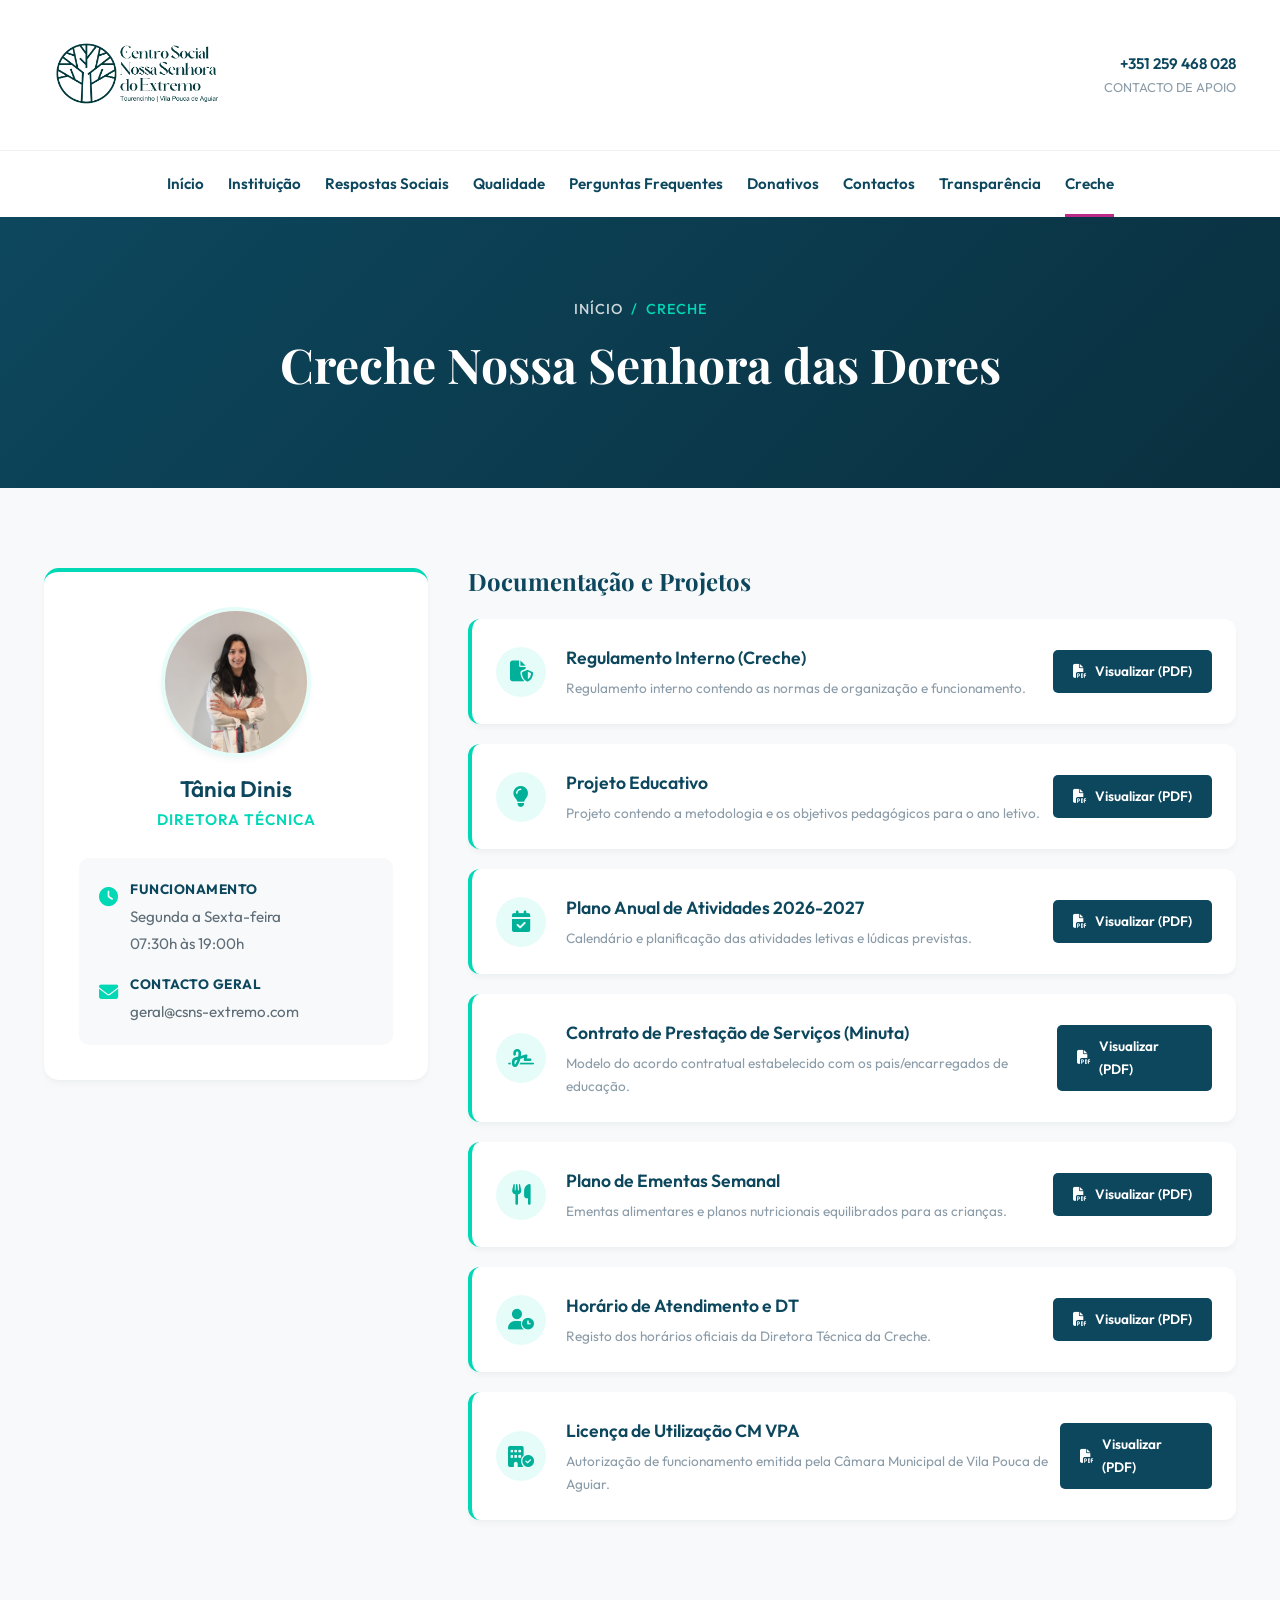
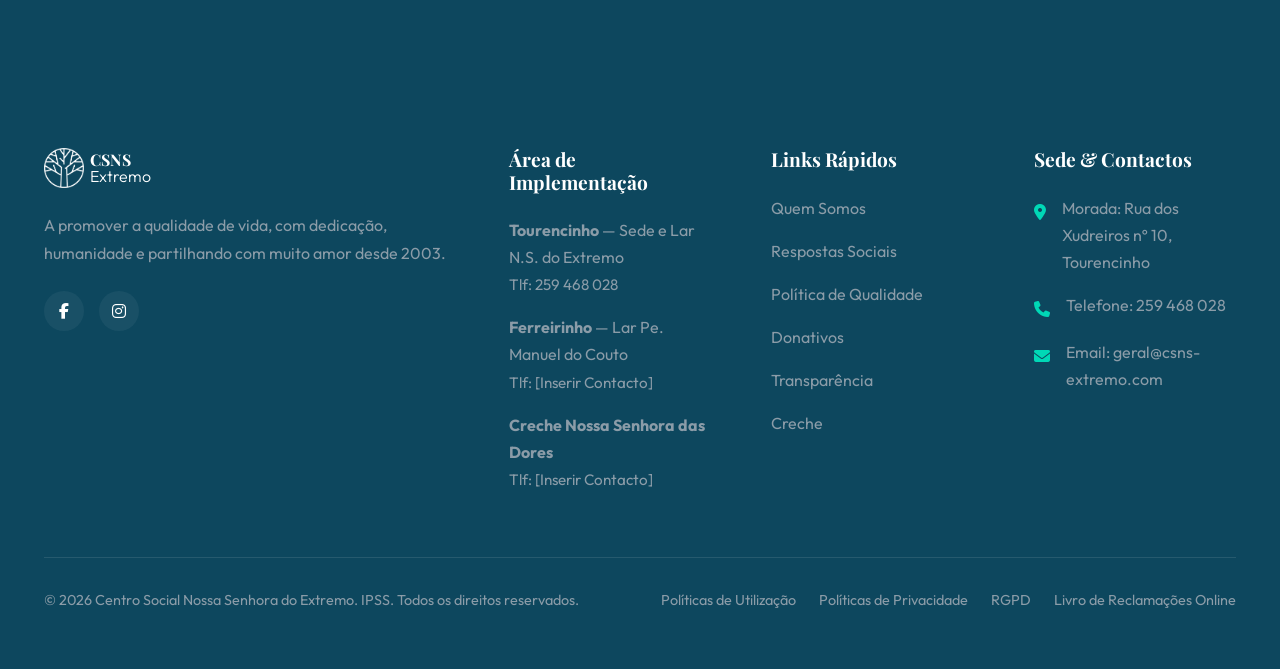
==== creche.html @ b9919c90 "Cria paginas de Transparencia e Creche com os respetivos documentos, adiciona links no menu" ====
<!DOCTYPE html>
<html lang="pt-PT">
<head>
    <meta charset="UTF-8">
    <meta name="viewport" content="width=device-width, initial-scale=1.0">
    <title>Creche Nossa Senhora das Dores - CSNSE</title>
    <meta name="description" content="Documentos oficiais e informações de funcionamento da Creche Nossa Senhora das Dores em Vila Pouca de Aguiar.">
    <link rel="icon" type="image/png" href="favicon.png">
    <link rel="stylesheet" href="style.css?v=2">
    <!-- Google Fonts -->
    <link rel="preconnect" href="https://fonts.googleapis.com">
    <link rel="preconnect" href="https://fonts.gstatic.com" crossorigin>
    <link href="https://fonts.googleapis.com/css2?family=Outfit:wght@300;400;500;600;700&family=Playfair+Display:ital,wght@0,400;0,600;0,700;1,400&display=swap" rel="stylesheet">
    <!-- Font Awesome -->
    <link rel="stylesheet" href="https://cdnjs.cloudflare.com/ajax/libs/font-awesome/6.4.0/css/all.min.css">
    <style>
        /* Custom Styles for subpages */
        .subpage-hero {
            background-color: var(--navy);
            padding: 80px 0;
            text-align: center;
            color: var(--text-white);
            position: relative;
            overflow: hidden;
        }
        .subpage-hero::before {
            content: '';
            position: absolute;
            top: 0; left: 0; width: 100%; height: 100%;
            background: linear-gradient(135deg, rgba(13,71,94,0.95) 0%, rgba(9,45,59,0.9) 100%);
            z-index: 1;
        }
        .subpage-hero-content {
            position: relative;
            z-index: 2;
        }
        .subpage-title {
            font-size: 3rem;
            color: var(--text-white);
            font-family: 'Playfair Display', serif;
            margin-bottom: 15px;
        }
        .breadcrumbs {
            font-size: 0.9rem;
            color: var(--teal);
            font-weight: 500;
            letter-spacing: 1px;
            text-transform: uppercase;
        }
        .breadcrumbs a {
            color: var(--text-white);
            opacity: 0.8;
            transition: var(--transition);
        }
        .breadcrumbs a:hover {
            color: var(--teal);
            opacity: 1;
        }
        .creche-content {
            padding: 80px 0;
        }
        .creche-grid {
            display: grid;
            grid-template-columns: 1fr 2fr;
            gap: 40px;
        }
        @media (max-width: 992px) {
            .creche-grid {
                grid-template-columns: 1fr;
            }
        }
        .dt-profile-card {
            background: var(--bg-white);
            border-radius: 15px;
            padding: 35px;
            box-shadow: var(--shadow-sm);
            text-align: center;
            border-top: 4px solid var(--teal);
        }
        .dt-avatar-container {
            width: 150px;
            height: 150px;
            border-radius: 50%;
            overflow: hidden;
            margin: 0 auto 20px;
            border: 4px solid var(--teal-light);
            box-shadow: var(--shadow-sm);
        }
        .dt-avatar-container img {
            width: 100%;
            height: 100%;
            object-fit: cover;
        }
        .dt-name {
            font-size: 1.4rem;
            color: var(--navy);
            font-weight: 600;
            margin-bottom: 5px;
        }
        .dt-role {
            font-size: 0.95rem;
            color: var(--teal);
            font-weight: 600;
            text-transform: uppercase;
            letter-spacing: 1px;
            margin-bottom: 25px;
        }
        .info-detail-box {
            text-align: left;
            background-color: var(--bg-light);
            padding: 20px;
            border-radius: 10px;
            margin-top: 20px;
        }
        .info-detail-item {
            display: flex;
            align-items: flex-start;
            gap: 12px;
            margin-bottom: 15px;
        }
        .info-detail-item:last-child {
            margin-bottom: 0;
        }
        .info-detail-icon {
            color: var(--teal);
            font-size: 1.2rem;
            margin-top: 3px;
        }
        .info-detail-text strong {
            display: block;
            color: var(--navy);
            font-size: 0.85rem;
            text-transform: uppercase;
            letter-spacing: 0.5px;
            margin-bottom: 2px;
        }
        .info-detail-text span {
            color: var(--text-main);
            font-size: 0.95rem;
        }
        .docs-list-container {
            display: flex;
            flex-direction: column;
            gap: 20px;
        }
        .creche-doc-row {
            background: var(--bg-white);
            border-radius: 12px;
            padding: 24px;
            box-shadow: var(--shadow-sm);
            display: flex;
            align-items: center;
            justify-content: space-between;
            transition: var(--transition);
            border-left: 4px solid var(--teal);
        }
        .creche-doc-row:hover {
            transform: translateX(5px);
            box-shadow: var(--shadow-md);
        }
        .doc-row-left {
            display: flex;
            align-items: center;
            gap: 20px;
        }
        .doc-icon-circle {
            width: 50px;
            height: 50px;
            border-radius: 50%;
            background-color: var(--teal-light);
            display: flex;
            align-items: center;
            justify-content: center;
            color: var(--teal-dark);
            font-size: 1.3rem;
            flex-shrink: 0;
        }
        .doc-row-title {
            font-size: 1.1rem;
            color: var(--navy);
            font-weight: 600;
            margin-bottom: 4px;
        }
        .doc-row-desc {
            font-size: 0.85rem;
            color: var(--text-light);
        }
        .btn-view-doc {
            padding: 10px 20px;
            font-size: 0.85rem;
            font-weight: 600;
            border-radius: 5px;
            transition: var(--transition);
            display: inline-flex;
            align-items: center;
            gap: 8px;
            background-color: var(--navy);
            color: var(--text-white);
        }
        .btn-view-doc:hover {
            background-color: var(--teal);
            color: var(--text-white);
        }
    </style>
</head>
<body>
    <!-- Top Header Info -->
    <div class="header-info-bar">
        <div class="container d-flex align-items-center">
            <a href="index.html" class="logo-area">
                <img src="images/logo.png" alt="CSNSE Logo" class="logo-img" style="height: 110px;">
            </a>
            
            <div class="mobile-menu-btn d-block-mobile"><i class="fa-solid fa-bars"></i></div>
            
            <div class="header-contact-info d-none-mobile">
                <div class="info-block">
                    <strong>+351 259 468 028</strong>
                    <span>CONTACTO DE APOIO</span>
                </div>
            </div>
        </div>
    </div>

    <!-- Navbar -->
    <nav class="navbar-main" id="navbar">
        <div class="container nav-container">
            <ul class="nav-links mx-auto">
                <li><a href="index.html#home">Início</a></li>
                <li><a href="index.html#about">Instituição</a></li>
                <li><a href="index.html#services">Respostas Sociais</a></li>
                <li><a href="index.html#quality">Qualidade</a></li>
                <li><a href="index.html#faq">Perguntas Frequentes</a></li>
                <li><a href="index.html#donate">Donativos</a></li>
                <li><a href="index.html#contact">Contactos</a></li>
                <li><a href="transparencia.html">Transparência</a></li>
                <li class="active"><a href="creche.html">Creche</a></li>
            </ul>
        </div>
    </nav>

    <!-- Subpage Hero -->
    <div class="subpage-hero">
        <div class="container subpage-hero-content">
            <div class="breadcrumbs">
                <a href="index.html">Início</a> &nbsp;/&nbsp; Creche
            </div>
            <h1 class="subpage-title mt-3">Creche Nossa Senhora das Dores</h1>
        </div>
    </div>

    <!-- Main Content Grid -->
    <section class="creche-content bg-light">
        <div class="container">
            <div class="creche-grid">
                
                <!-- Left Column: DT Profile -->
                <div class="left-col">
                    <div class="dt-profile-card">
                        <div class="dt-avatar-container">
                            <img src="pasta%202/fotografia-dt.jpeg" alt="Tânia Dinis - Diretora Técnica">
                        </div>
                        <h3 class="dt-name">Tânia Dinis</h3>
                        <div class="dt-role">Diretora Técnica</div>
                        
                        <div class="info-detail-box">
                            <div class="info-detail-item">
                                <div class="info-detail-icon"><i class="fa-solid fa-clock"></i></div>
                                <div class="info-detail-text">
                                    <strong>Funcionamento</strong>
                                    <span>Segunda a Sexta-feira<br>07:30h às 19:00h</span>
                                </div>
                            </div>
                            <div class="info-detail-item">
                                <div class="info-detail-icon"><i class="fa-solid fa-envelope"></i></div>
                                <div class="info-detail-text">
                                    <strong>Contacto Geral</strong>
                                    <span>geral@csns-extremo.com</span>
                                </div>
                            </div>
                        </div>
                    </div>
                </div>

                <!-- Right Column: Document List -->
                <div class="right-col">
                    <h2 class="serif-title text-navy mb-4">Documentação e Projetos</h2>
                    <div class="docs-list-container">
                        
                        <!-- Doc 1: Regulamento Interno -->
                        <div class="creche-doc-row">
                            <div class="doc-row-left">
                                <div class="doc-icon-circle"><i class="fa-solid fa-file-shield"></i></div>
                                <div>
                                    <div class="doc-row-title">Regulamento Interno (Creche)</div>
                                    <div class="doc-row-desc">Regulamento interno contendo as normas de organização e funcionamento.</div>
                                </div>
                            </div>
                            <a href="pasta%202/mod-036-regulamento-interno-creche-minuta.pdf" target="_blank" class="btn-view-doc">
                                <i class="fa-solid fa-file-pdf"></i> Visualizar (PDF)
                            </a>
                        </div>

                        <!-- Doc 2: Projeto Educativo -->
                        <div class="creche-doc-row">
                            <div class="doc-row-left">
                                <div class="doc-icon-circle"><i class="fa-solid fa-lightbulb"></i></div>
                                <div>
                                    <div class="doc-row-title">Projeto Educativo</div>
                                    <div class="doc-row-desc">Projeto contendo a metodologia e os objetivos pedagógicos para o ano letivo.</div>
                                </div>
                            </div>
                            <a href="pasta%202/mod-037-projeto-educativo-minuta.pdf" target="_blank" class="btn-view-doc">
                                <i class="fa-solid fa-file-pdf"></i> Visualizar (PDF)
                            </a>
                        </div>

                        <!-- Doc 3: Plano Anual de Atividades -->
                        <div class="creche-doc-row">
                            <div class="doc-row-left">
                                <div class="doc-icon-circle"><i class="fa-solid fa-calendar-check"></i></div>
                                <div>
                                    <div class="doc-row-title">Plano Anual de Atividades 2026-2027</div>
                                    <div class="doc-row-desc">Calendário e planificação das atividades letivas e lúdicas previstas.</div>
                                </div>
                            </div>
                            <a href="pasta%202/mod-038-plano-anual-de-atividades-2026-2027-creche-minuta.pdf" target="_blank" class="btn-view-doc">
                                <i class="fa-solid fa-file-pdf"></i> Visualizar (PDF)
                            </a>
                        </div>

                        <!-- Doc 4: Contrato de Prestação de Serviços -->
                        <div class="creche-doc-row">
                            <div class="doc-row-left">
                                <div class="doc-icon-circle"><i class="fa-solid fa-signature"></i></div>
                                <div>
                                    <div class="doc-row-title">Contrato de Prestação de Serviços (Minuta)</div>
                                    <div class="doc-row-desc">Modelo do acordo contratual estabelecido com os pais/encarregados de educação.</div>
                                </div>
                            </div>
                            <a href="pasta%202/imp-289-contrato-de-prestacoaao-de-servicoos-creche-minuta.pdf" target="_blank" class="btn-view-doc">
                                <i class="fa-solid fa-file-pdf"></i> Visualizar (PDF)
                            </a>
                        </div>

                        <!-- Doc 5: Ementas Semanais -->
                        <div class="creche-doc-row">
                            <div class="doc-row-left">
                                <div class="doc-icon-circle"><i class="fa-solid fa-utensils"></i></div>
                                <div>
                                    <div class="doc-row-title">Plano de Ementas Semanal</div>
                                    <div class="doc-row-desc">Ementas alimentares e planos nutricionais equilibrados para as crianças.</div>
                                </div>
                            </div>
                            <a href="pasta%202/plano-de-ementas-semanal.pdf" target="_blank" class="btn-view-doc">
                                <i class="fa-solid fa-file-pdf"></i> Visualizar (PDF)
                            </a>
                        </div>

                        <!-- Doc 6: Horário de Atendimento e DT -->
                        <div class="creche-doc-row">
                            <div class="doc-row-left">
                                <div class="doc-icon-circle"><i class="fa-solid fa-user-clock"></i></div>
                                <div>
                                    <div class="doc-row-title">Horário de Atendimento e DT</div>
                                    <div class="doc-row-desc">Registo dos horários oficiais da Diretora Técnica da Creche.</div>
                                </div>
                            </div>
                            <a href="pasta%202/horaurio-atendimento-e-dt.pdf" target="_blank" class="btn-view-doc">
                                <i class="fa-solid fa-file-pdf"></i> Visualizar (PDF)
                            </a>
                        </div>

                        <!-- Doc 7: Licença de Utilização CM VPA -->
                        <div class="creche-doc-row">
                            <div class="doc-row-left">
                                <div class="doc-icon-circle"><i class="fa-solid fa-building-circle-check"></i></div>
                                <div>
                                    <div class="doc-row-title">Licença de Utilização CM VPA</div>
                                    <div class="doc-row-desc">Autorização de funcionamento emitida pela Câmara Municipal de Vila Pouca de Aguiar.</div>
                                </div>
                            </div>
                            <a href="pasta%202/licencoa-de-utilizacoaao-cm-vpa.pdf" target="_blank" class="btn-view-doc">
                                <i class="fa-solid fa-file-pdf"></i> Visualizar (PDF)
                            </a>
                        </div>

                    </div>
                </div>

            </div>
        </div>
    </section>

    <!-- Footer -->
    <footer id="contact" class="site-footer bg-navy text-light">
        <div class="container mt-5">
            <div class="footer-grid">
                <div class="footer-col brand-col">
                    <a href="index.html" class="logo text-white d-flex align-items-center mb-4" style="gap: 6px;">
                        <img src="images/logo-tree-white.png" alt="CSNSE Logo" class="footer-logo-img" style="height: 40px;">
                        <span class="logo-text serif-title text-white">CSNS<span class="fw-300">Extremo</span></span>
                    </a>
                    <p class="mb-4 text-light pe-4">A promover a qualidade de vida, com dedicação, humanidade e partilhando com muito amor desde 2003.</p>
                    <div class="footer-socials">
                        <a href="https://www.facebook.com/CentroSocialNSExtremo" target="_blank"><i class="fa-brands fa-facebook-f"></i></a>
                        <a href="#"><i class="fa-brands fa-instagram"></i></a>
                    </div>
                </div>
                
                <div class="footer-col">
                    <h4 class="serif-title text-white mb-4 footer-heading">Área de Implementação</h4>
                    <ul class="footer-links">
                        <li><strong>Tourencinho</strong> &mdash; Sede e Lar N.S. do Extremo<br><span class="text-sm">Tlf: 259 468 028</span></li>
                        <li><strong>Ferreirinho</strong> &mdash; Lar Pe. Manuel do Couto<br><span class="text-sm">Tlf: [Inserir Contacto]</span></li>
                        <li><strong>Creche Nossa Senhora das Dores</strong><br><span class="text-sm">Tlf: [Inserir Contacto]</span></li>
                    </ul>
                </div>
                
                <div class="footer-col">
                    <h4 class="serif-title text-white mb-4 footer-heading">Links Rápidos</h4>
                    <ul class="footer-links">
                        <li><a href="index.html#about">Quem Somos</a></li>
                        <li><a href="index.html#services">Respostas Sociais</a></li>
                        <li><a href="index.html#quality">Política de Qualidade</a></li>
                        <li><a href="index.html#donate">Donativos</a></li>
                        <li><a href="transparencia.html">Transparência</a></li>
                        <li><a href="creche.html">Creche</a></li>
                    </ul>
                </div>
                
                <div class="footer-col">
                    <h4 class="serif-title text-white mb-4 footer-heading">Sede & Contactos</h4>
                    <ul class="footer-contact">
                        <li>
                            <div class="fc-icon"><i class="fa-solid fa-location-dot"></i></div>
                            <div>Morada: Rua dos Xudreiros nº 10,<br>Tourencinho</div>
                        </li>
                        <li>
                            <div class="fc-icon"><i class="fa-solid fa-phone"></i></div>
                            <div>Telefone: 259 468 028</div>
                        </li>
                        <li>
                            <div class="fc-icon"><i class="fa-solid fa-envelope"></i></div>
                            <div>Email: geral@csns-extremo.com</div>
                        </li>
                    </ul>
                </div>
            </div>
            
            <div class="footer-bottom mt-5">
                <p>&copy; 2026 Centro Social Nossa Senhora do Extremo. IPSS. Todos os direitos reservados.</p>
                <div class="footer-legal">
                    <a href="#" class="legal-modal-trigger" data-title="Políticas de Utilização">Políticas de Utilização</a>
                    <a href="#" class="legal-modal-trigger" data-title="Políticas de Privacidade">Políticas de Privacidade</a>
                    <a href="#" class="legal-modal-trigger" data-title="RGPD">RGPD</a>
                    <a href="https://www.livroreclamacoes.pt/" target="_blank">Livro de Reclamações Online</a>
                </div>
            </div>
        </div>
    </footer>

    <!-- Legal Modal -->
    <div class="custom-modal-overlay" id="legalModal">
        <div class="custom-modal">
            <button class="close-modal" id="closeLegalModal"><i class="fa-solid fa-xmark"></i></button>
            <div class="modal-header">
                <i class="fa-solid fa-file-shield modal-icon pulse"></i>
                <h3 class="serif-title text-navy" id="legalModalTitle">Documento</h3>
            </div>
            <div class="modal-body">
                <p>Este documento está atualmente a ser atualizado para garantir a máxima transparência e conformidade com as normas em vigor. Será disponibilizado muito em breve.</p>
                <p>O <strong>Centro Social Nossa Senhora do Extremo</strong> tem como prioridade a segurança e a privacidade de todos os seus utentes e parceiros.</p>
            </div>
        </div>
    </div>

    <script src="script.js"></script>
</body>
</html>
---- style.css ----
/* CSS Custom Properties - Premium Palette matching the Screenshot */
:root {
    --teal: #00d8b6;
    --teal-dark: #00b098;
    --teal-light: #e6fcf8;

    --navy: #0d475e;
    --navy-light: #065a7a;
    --navy-dark: #092d3b;

    --magenta: #bc2b88;
    --magenta-dark: #991e6c;

    --text-main: #5e6d77;
    --text-light: #8B9CA8;
    --text-white: #FFFFFF;

    --bg-light: #f8f9fa;
    --bg-white: #FFFFFF;
    --border-color: #f0f0f0;

    --shadow-sm: 0 4px 6px -1px rgba(4, 62, 85, 0.05);
    --shadow-md: 0 10px 15px -3px rgba(4, 62, 85, 0.08);
    --shadow-premium: 0 20px 40px -10px rgba(4, 62, 85, 0.15), 0 10px 15px -5px rgba(4, 62, 85, 0.05);

    --transition: all 0.4s cubic-bezier(0.16, 1, 0.3, 1);
}

/* Reset & Base */
* {
    margin: 0;
    padding: 0;
    box-sizing: border-box;
    font-family: 'Outfit', sans-serif;
    -webkit-font-smoothing: antialiased;
    -moz-osx-font-smoothing: grayscale;
}

html {
    scroll-behavior: smooth;
}

body {
    background-color: var(--bg-white);
    color: var(--text-main);
    line-height: 1.7;
    font-size: 16px;
    overflow-x: hidden;
}

a {
    text-decoration: none;
    color: inherit;
    transition: var(--transition);
}

ul {
    list-style: none;
}

/* Typography */
h1,
h2,
h3,
h4,
h5,
h6 {
    color: var(--navy);
    font-weight: 700;
    line-height: 1.15;
}

.serif-title {
    font-family: 'Playfair Display', serif;
    font-weight: 700;
}

p {
    margin-bottom: 1rem;
}

.fw-600 {
    font-weight: 600;
}

.section-subtitle {
    color: var(--teal);
    font-size: 0.8rem;
    font-weight: 700;
    letter-spacing: 0.15em;
    text-transform: uppercase;
    margin-bottom: 1rem;
    display: flex;
    align-items: center;
    gap: 12px;
}

.section-subtitle::before {
    content: '';
    display: inline-block;
    width: 24px;
    height: 2px;
    background-color: var(--teal);
}

.text-center .section-subtitle {
    justify-content: center;
}

.text-center .section-subtitle::after {
    content: '';
    display: inline-block;
    width: 24px;
    height: 2px;
    background-color: var(--teal);
}

/* Layout Utilities */
.container {
    max-width: 1240px;
    margin: 0 auto;
    padding: 0 24px;
}

.d-flex {
    display: flex;
}

.justify-content-between {
    justify-content: space-between;
}

.align-items-center {
    align-items: center;
}

.mx-auto {
    margin-left: auto;
    margin-right: auto;
}

.ms-1 {
    margin-left: 0.25rem;
}

.bg-navy {
    background-color: var(--navy) !important;
}

.bg-light {
    background-color: var(--bg-light) !important;
}

.bg-teal {
    background-color: var(--teal) !important;
}

.bg-magenta {
    background-color: var(--magenta) !important;
}

.text-navy {
    color: var(--navy) !important;
}

.text-teal {
    color: var(--teal) !important;
}

.text-magenta {
    color: var(--magenta) !important;
}

.text-white {
    color: var(--text-white) !important;
}

.text-light {
    color: var(--text-light) !important;
}

.text-sm {
    font-size: 0.95rem;
}

.shadow-premium {
    box-shadow: var(--shadow-premium);
}

.mt-2 {
    margin-top: 0.5rem;
}

.mt-3 {
    margin-top: 1rem;
}

.mt-4 {
    margin-top: 1.5rem;
}

.mt-5 {
    margin-top: 3rem;
}

.mb-3 {
    margin-bottom: 1rem;
}

.mb-4 {
    margin-bottom: 1.5rem;
}

.mb-5 {
    margin-bottom: 3rem;
}

.max-w-700 {
    max-width: 700px;
}

.d-block {
    display: block;
}

.text-center {
    text-align: center;
}

.position-relative {
    position: relative;
}

.z-1 {
    z-index: 1;
}

.fw-300 {
    font-weight: 300;
}

/* Buttons Premium */
.btn {
    display: inline-flex;
    align-items: center;
    justify-content: center;
    padding: 14px 36px;
    border-radius: 5px;
    font-weight: 600;
    font-size: 0.95rem;
    letter-spacing: 0.5px;
    cursor: pointer;
    border: none;
    transition: var(--transition);
}

.btn-teal {
    background-color: var(--teal);
    color: var(--text-white);
}

.btn-teal:hover {
    background-color: var(--navy);
}

.btn-teal-outline {
    background-color: transparent;
    border: 2px solid var(--teal);
    color: var(--teal);
}

.btn-teal-outline:hover {
    background-color: var(--teal);
    color: var(--text-white);
}

/* Header Info Bar */
.header-info-bar {
    padding: 20px 0;
    background-color: var(--bg-white);
    border-bottom: 1px solid var(--border-color);
}

.logo-area {
    display: flex;
    align-items: center;
    gap: 12px;
}

.logo-img {
    height: 110px;
    width: auto;
    object-fit: contain;
}

.footer-logo-img {
    height: 40px;
    width: auto;
    object-fit: contain;
}

.logo-icon {
    font-size: 2.2rem;
    color: var(--magenta);
}

.logo-text {
    display: flex;
    flex-direction: column;
    font-family: 'Playfair Display', serif;
    color: var(--navy);
    line-height: 1;
}

.logo-main {
    font-size: 1.6rem;
    font-weight: 700;
}

.logo-sub {
    font-size: 1.2rem;
    font-weight: 400;
    color: var(--text-main);
}

.header-contact-info {
    display: flex;
    gap: 40px;
    margin-left: auto;
    align-items: center;
}

.info-block {
    display: flex;
    flex-direction: column;
    position: relative;
    padding-left: 40px;
}

.info-block::before {
    content: '';
    position: absolute;
    left: 0;
    top: 50%;
    transform: translateY(-50%);
    height: 30px;
    width: 1px;
    background-color: var(--border-color);
}

.info-block:first-child::before {
    display: none;
}

.info-block:only-child {
    padding-left: 0;
    align-items: flex-end;
    text-align: right;
}

.info-block strong {
    color: var(--navy);
    font-weight: 600;
    font-size: 0.95rem;
}

.info-block span {
    color: var(--text-light);
    font-size: 0.8rem;
}

/* Navbar */
.navbar-main {
    background-color: var(--bg-white);
    padding: 0;
    position: sticky;
    top: 0;
    z-index: 1000;
    transition: var(--transition);
}

.navbar-main.scrolled {
    box-shadow: var(--shadow-sm);
}

.nav-container {
    display: flex;
    justify-content: center;
    align-items: center;
}

.nav-links {
    display: flex;
    gap: 24px;
}

.nav-links li {
    padding: 20px 0;
    position: relative;
}

.nav-links a {
    font-weight: 600;
    color: var(--navy);
    font-size: 0.95rem;
    display: flex;
    align-items: center;
}

.nav-links i {
    font-size: 0.7rem;
    color: var(--text-light);
}

.nav-links li.active::after,
.nav-links li:hover::after {
    content: '';
    position: absolute;
    bottom: 0;
    left: 0;
    width: 100%;
    height: 3px;
    background-color: var(--magenta);
}

.nav-links li:hover a {
    color: var(--magenta);
}

.mobile-menu-btn {
    display: none;
    font-size: 1.5rem;
    color: var(--navy);
    cursor: pointer;
    padding: 20px;
}

/* Hero Section */
.hero-section {
    padding: 30px 0 100px;
}

.hero-wrapper {
    position: relative;
    border-radius: 20px;
    overflow: hidden;
    height: 600px;
    background-color: var(--bg-light);
}

.hero-bg-img {
    width: 100%;
    height: 100%;
    object-fit: cover;
}

.hero-overlay-transparent {
    position: absolute;
    top: 0;
    left: 0;
    width: 100%;
    height: 100%;
    padding: 80px 60px;
    display: flex;
    align-items: center;
    background: linear-gradient(90deg, rgba(4, 62, 85, 0.95) 0%, rgba(4, 62, 85, 0.75) 50%, rgba(4, 62, 85, 0) 100%);
}

.hero-content-inner {
    max-width: 60%;
}

.hero-subtitle {
    display: block;
    color: var(--text-white);
    font-size: 0.8rem;
    font-weight: 600;
    letter-spacing: 2px;
    margin-bottom: 15px;
    text-shadow: 0 2px 4px rgba(0, 0, 0, 0.5);
}

.hero-title {
    color: var(--text-white);
    font-size: 4rem;
    line-height: 1.1;
    font-family: 'Playfair Display', serif;
    text-shadow: 0 4px 10px rgba(0, 0, 0, 0.3);
}

/* Dark Navy Box on the right */
.hero-action-box {
    position: absolute;
    bottom: 0;
    right: 0;
    background-color: var(--navy);
    padding: 50px 40px;
    border-radius: 30px 0 0 0;
    width: 380px;
    height: 80%;
}

.hero-action-box h3 {
    font-size: 2rem;
    margin-bottom: 30px;
}

.action-list li {
    margin-bottom: 20px;
}

.action-list a {
    color: var(--text-white);
    font-weight: 600;
    font-size: 1.05rem;
    display: flex;
    align-items: center;
}

.action-list a::before {
    content: '\f054';
    font-family: 'Font Awesome 6 Free';
    font-weight: 900;
    font-size: 0.8rem;
    color: var(--teal);
    margin-right: 15px;
    transition: var(--transition);
}

.action-list a:hover {
    color: var(--teal);
}

.action-list a:hover::before {
    transform: translateX(5px);
}

/* Intro Section */
.intro-section {
    padding: 80px 0;
}

.intro-content {
    max-width: 800px;
    margin: 0 auto;
}

.intro-content h2 {
    font-size: 2.2rem;
    margin-bottom: 24px;
    line-height: 1.3;
}

.intro-content p {
    font-size: 1.15rem;
}

/* Quem Somos */
.quem-somos-section {
    padding: 100px 0;
}

.two-col-grid {
    display: grid;
    grid-template-columns: 1fr 1fr;
    gap: 80px;
    align-items: center;
}

.image-col {
    position: relative;
}

.img-frame {
    position: relative;
    border-radius: 20px;
    overflow: hidden;
    z-index: 2;
    box-shadow: var(--shadow-premium);
}

.teal-blob {
    position: absolute;
    top: -40px;
    left: -40px;
    width: 80%;
    height: 90%;
    background-color: var(--teal);
    border-radius: 60px 0 60px 60px;
    z-index: 1;
}

.teal-blob-right {
    position: absolute;
    bottom: -40px;
    right: -40px;
    width: 80%;
    height: 80%;
    background-color: var(--teal);
    border-radius: 60px 60px 0 60px;
    z-index: 0;
}

.rounded-img {
    width: 100%;
    display: block;
}

.custom-list li {
    margin-bottom: 15px;
    display: flex;
    align-items: flex-start;
    gap: 16px;
    font-size: 1rem;
}

.check-icon {
    min-width: 24px;
    height: 24px;
    border-radius: 50%;
    background-color: var(--teal-light);
    color: var(--teal);
    display: flex;
    align-items: center;
    justify-content: center;
    font-size: 0.7rem;
    margin-top: 3px;
}

/* Accordion MVV */
.mvv-section {
    padding: 120px 0;
}

.accordion-wrapper {
    border-top: 1px solid var(--border-color);
}

.accordion-item {
    border-bottom: 1px solid var(--border-color);
}

.accordion-header {
    width: 100%;
    text-align: left;
    padding: 24px 0;
    background: none;
    border: none;
    font-size: 1.2rem;
    font-weight: 700;
    color: var(--navy);
    cursor: pointer;
    display: flex;
    justify-content: space-between;
    align-items: center;
    transition: var(--transition);
}

.accordion-header:hover {
    color: var(--teal);
}

.acc-icon {
    color: var(--teal);
    font-size: 1rem;
    transition: transform 0.4s ease;
}

.accordion-content {
    display: grid;
    grid-template-rows: 0fr;
    transition: grid-template-rows 0.4s ease;
}

.accordion-inner {
    overflow: hidden;
}

.accordion-inner p {
    padding-bottom: 15px;
    color: var(--text-main);
    font-size: 1.05rem;
}

.accordion-item.active .accordion-content {
    grid-template-rows: 1fr;
}

.accordion-item.active .acc-icon {
    transform: rotate(180deg);
}

.quote {
    font-size: 1.25rem !important;
    font-style: italic;
    font-family: 'Playfair Display', serif;
    color: var(--navy) !important;
    border-left: 4px solid var(--teal);
    padding-left: 20px;
}

.values-tags {
    display: flex;
    flex-wrap: wrap;
    gap: 12px;
    padding-bottom: 24px;
}

.values-tags span {
    background-color: var(--bg-light);
    border: 1px solid var(--border-color);
    padding: 8px 16px;
    border-radius: 5px;
    font-size: 0.9rem;
    font-weight: 600;
    color: var(--navy);
}

/* Respostas Sociais Tabs Section */
.respostas-tabs-section {
    padding: 120px 0;
}

.tabs-header {
    display: flex;
    justify-content: center;
    gap: 20px;
    margin-bottom: 50px;
    flex-wrap: wrap;
}

.tab-btn {
    padding: 15px 30px;
    background-color: rgba(255, 255, 255, 0.05);
    color: var(--text-white);
    border: 1px solid rgba(255, 255, 255, 0.1);
    border-radius: 50px;
    font-size: 1.1rem;
    font-weight: 600;
    cursor: pointer;
    transition: var(--transition);
    display: flex;
    align-items: center;
    gap: 10px;
}

.tab-btn i {
    color: var(--teal);
    font-size: 1.2rem;
}

.tab-btn:hover {
    background-color: rgba(255, 255, 255, 0.1);
}

.tab-btn.active {
    background-color: var(--teal);
    border-color: var(--teal);
    color: var(--text-white);
}

.tab-btn.active i {
    color: var(--text-white);
}

.tab-content {
    display: none;
    animation: fadeIn 0.5s ease;
}

.tab-content.active {
    display: block;
}

@keyframes fadeIn {
    from {
        opacity: 0;
        transform: translateY(10px);
    }

    to {
        opacity: 1;
        transform: translateY(0);
    }
}

.service-cards-grid {
    display: grid;
    grid-template-columns: repeat(auto-fit, minmax(300px, 1fr));
    gap: 30px;
}

.service-detail-card {
    background-color: rgba(255, 255, 255, 0.03);
    border: 1px solid rgba(255, 255, 255, 0.05);
    padding: 40px;
    border-radius: 20px;
    transition: var(--transition);
}

.service-detail-card:hover {
    transform: translateY(-5px);
    background-color: rgba(255, 255, 255, 0.06);
    border-color: rgba(255, 255, 255, 0.1);
}

.check-list {
    list-style: none;
    padding: 0;
}

.check-list li {
    position: relative;
    padding-left: 25px;
    margin-bottom: 8px;
}

.check-list li::before {
    content: '\f00c';
    font-family: 'Font Awesome 6 Free';
    font-weight: 900;
    position: absolute;
    left: 0;
    top: 2px;
    color: var(--teal);
    font-size: 0.8rem;
}

.service-objective {
    background-color: rgba(0, 216, 182, 0.1);
    padding: 15px;
    border-left: 3px solid var(--teal);
    border-radius: 0 5px 5px 0;
    color: var(--text-white);
    font-size: 0.9rem;
}

/* Quality */
.quality-section {
    padding: 120px 0;
}

.quality-image-wrapper {
    position: relative;
    border-radius: 20px;
    overflow: hidden;
    background-color: var(--bg-light);
    display: grid;
    grid-template-columns: 1fr 1.2fr;
    gap: 40px;
    padding: 40px;
    align-items: center;
    height: auto;
}

.quality-img-container {
    height: 500px;
    border-radius: 15px;
    overflow: hidden;
    box-shadow: var(--shadow-sm);
}

.quality-img-container img {
    width: 100%;
    height: 100%;
    object-fit: cover;
    object-position: center top;
}

.quality-text-col {
    display: flex;
    flex-direction: column;
    gap: 24px;
    align-items: flex-start;
}

.quality-text-col p {
    color: var(--navy);
    font-size: 1.15rem;
    line-height: 1.8;
    margin-bottom: 0;
}

.quality-cert-badge {
    background-color: var(--bg-white);
    width: 140px;
    height: 140px;
    border-radius: 50%;
    display: flex;
    flex-direction: column;
    align-items: center;
    justify-content: center;
    color: var(--navy);
    box-shadow: var(--shadow-md);
    margin-top: 10px;
    align-self: center;
}

.quality-cert-badge i {
    font-size: 2.2rem;
    color: var(--teal);
    margin-bottom: 4px;
}

.quality-cert-badge span {
    font-size: 0.75rem;
    font-weight: 700;
    text-transform: uppercase;
    letter-spacing: 1px;
    text-align: center;
}

.cert-badge {
    position: absolute;
    top: 75%;
    left: 50%;
    transform: translate(-50%, -50%);
    background-color: rgba(255, 255, 255, 0.98);
    backdrop-filter: blur(5px);
    width: 160px;
    height: 160px;
    border-radius: 50%;
    display: flex;
    flex-direction: column;
    align-items: center;
    justify-content: center;
    color: var(--navy);
    box-shadow: var(--shadow-premium);
}

.cert-badge i {
    font-size: 3rem;
    color: var(--teal);
    margin-bottom: 8px;
}

.cert-badge span {
    font-size: 0.85rem;
    font-weight: 700;
    text-transform: uppercase;
    letter-spacing: 1px;
}

.stats-grid {
    display: grid;
    grid-template-columns: repeat(4, 1fr);
    gap: 40px;
    text-align: center;
}

.stat-number {
    font-size: 4rem;
    font-weight: 800;
    line-height: 1;
    margin-bottom: 16px;
    opacity: 0.3;
}

.stat-item h4 {
    font-size: 1.3rem;
}

/* Secções Globais */
.transparencia-section,
.testimonials-section,
.faq-section {
    padding: 120px 0;
}

.doc-card {
    background: var(--bg-white);
    border-radius: 20px;
    padding: 40px;
    box-shadow: var(--shadow-sm);
    transition: var(--transition);
    height: 100%;
}

.doc-card:hover {
    box-shadow: var(--shadow-md);
    transform: translateY(-5px);
}

.doc-icon {
    width: 60px;
    height: 60px;
    border-radius: 15px;
    display: flex;
    align-items: center;
    justify-content: center;
    font-size: 1.8rem;
}

.doc-list li {
    border-bottom: 1px solid var(--border-color);
    padding: 12px 0;
}

.doc-list li:last-child {
    border-bottom: none;
}

.doc-list a {
    display: flex;
    align-items: center;
    gap: 10px;
    color: var(--navy);
    font-weight: 500;
    font-size: 0.95rem;
}

.doc-list a:hover {
    color: var(--teal);
}

.doc-list a i {
    color: var(--teal);
}

.link-only a::before {
    content: '\f0da';
    font-family: 'Font Awesome 6 Free';
    font-weight: 900;
    color: var(--magenta);
}

.livro-rec::before {
    display: none !important;
}

/* Donate Cards */
.donate-section {
    padding: 120px 0;
}

.cards-grid-3 {
    display: grid;
    grid-template-columns: repeat(3, 1fr);
    gap: 40px;
}

.c-card {
    border-radius: 20px;
    overflow: hidden;
    background-color: var(--bg-white);
    position: relative;
    transition: var(--transition);
}

.c-card:hover {
    transform: translateY(-10px);
}

.c-card:not(.has-image) {
    padding: 50px 40px;
}

.card-img-wrapper {
    height: 240px;
    overflow: hidden;
}

.card-img-top {
    width: 100%;
    height: 100%;
    object-fit: cover;
    transition: transform 0.6s ease;
}

.c-card:hover .card-img-top {
    transform: scale(1.05);
}

.c-card-body {
    padding: 40px;
}

.c-card-body h3 {
    font-size: 1.5rem;
    margin-bottom: 16px;
}

.badge {
    display: inline-block;
    padding: 6px 12px;
    border-radius: 5px;
    font-size: 0.8rem;
    font-weight: 700;
    text-transform: uppercase;
    letter-spacing: 1px;
}

.nif-highlight {
    background-color: rgba(255, 255, 255, 0.05);
    padding: 24px;
    border-radius: 12px;
    border: 1px dashed rgba(255, 255, 255, 0.2);
}

.nif-label {
    font-size: 0.85rem;
    text-transform: uppercase;
    letter-spacing: 1px;
    color: var(--text-light);
}

.nif-number {
    font-size: 2.5rem;
    font-weight: 800;
    line-height: 1.2;
    margin-top: 5px;
}

/* Bottom CTA */
.cta-bg {
    width: 100%;
    height: 100%;
    object-fit: cover;
    position: absolute;
    top: 0;
    left: 0;
    z-index: -1;
}

.bottom-cta-overlay {
    background: linear-gradient(0deg, rgba(4, 62, 85, 0.95) 0%, rgba(4, 62, 85, 0.8) 100%);
    padding: 140px 0;
}

.bottom-cta-overlay h2 {
    font-size: 3rem;
    max-width: 800px;
    margin: 0 auto;
    line-height: 1.2;
}

/* Footer */
.site-footer {
    padding: 100px 0 40px;
}

.footer-grid {
    display: grid;
    grid-template-columns: 2fr 1fr 1fr 1fr;
    gap: 60px;
}

.footer-socials a {
    display: inline-flex;
    align-items: center;
    justify-content: center;
    width: 40px;
    height: 40px;
    background-color: rgba(255, 255, 255, 0.05);
    border-radius: 50%;
    margin-right: 12px;
    color: var(--text-white);
}

.footer-socials a:hover {
    background-color: var(--teal);
    transform: translateY(-3px);
}

.footer-heading {
    font-size: 1.2rem;
}

.footer-links li,
.footer-contact li {
    margin-bottom: 16px;
    color: var(--text-light);
}

.footer-links a:hover {
    color: var(--teal);
    padding-left: 5px;
}

.footer-contact li {
    display: flex;
    align-items: flex-start;
    gap: 16px;
}

.fc-icon {
    color: var(--teal);
    margin-top: 4px;
}

.footer-bottom {
    border-top: 1px solid rgba(255, 255, 255, 0.1);
    padding-top: 30px;
    display: flex;
    justify-content: space-between;
    color: var(--text-light);
    font-size: 0.9rem;
}

.footer-legal a {
    margin-left: 20px;
    color: var(--text-light);
    text-decoration: none;
    transition: color 0.3s ease;
}

.footer-legal a:hover {
    color: var(--text-white);
}

/* Reveal Animations */
.reveal {
    opacity: 0;
    transform: translateY(40px);
    transition: all 1s cubic-bezier(0.16, 1, 0.3, 1);
}

.reveal-left {
    opacity: 0;
    transform: translateX(-40px);
    transition: all 1s cubic-bezier(0.16, 1, 0.3, 1);
}

.reveal-right {
    opacity: 0;
    transform: translateX(40px);
    transition: all 1s cubic-bezier(0.16, 1, 0.3, 1);
}

.reveal-up {
    opacity: 0;
    transform: translateY(60px);
    transition: all 1s cubic-bezier(0.16, 1, 0.3, 1);
}

.active.reveal,
.active.reveal-left,
.active.reveal-right,
.active.reveal-up {
    opacity: 1;
    transform: translate(0, 0);
}

/* Animations */
@keyframes pulse {
    0% {
        box-shadow: 0 0 0 0 rgba(255, 255, 255, 0.4);
    }

    70% {
        box-shadow: 0 0 0 30px rgba(255, 255, 255, 0);
    }

    100% {
        box-shadow: 0 0 0 0 rgba(255, 255, 255, 0);
    }
}

.pulse {
    animation: pulse 2s infinite;
}

/* Responsive */
@media (max-width: 1200px) {
    .header-contact-info {
        display: none;
    }

    .hero-overlay-transparent {
        width: 80%;
    }
}

@media (max-width: 992px) {
    .nav-links {
        display: none;
    }

    .mobile-menu-btn {
        display: block;
    }

    .hero-wrapper {
        height: auto;
        border-radius: 0;
    }

    .hero-overlay-transparent {
        position: relative;
        width: 100%;
        padding: 60px 24px;
        background: rgba(4, 62, 85, 0.85);
    }

    .hero-action-box {
        position: relative;
        width: 100%;
        border-radius: 0;
        height: auto;
        padding: 40px 24px;
    }

    .two-col-grid {
        grid-template-columns: 1fr;
        gap: 60px;
    }

    .stats-grid,
    .cards-grid-3,
    .footer-grid {
        grid-template-columns: 1fr;
    }

    .footer-bottom {
        flex-direction: column;
        gap: 20px;
        text-align: center;
    }

    .quality-image-wrapper {
        grid-template-columns: 1fr;
        padding: 30px 20px;
        gap: 30px;
    }
    .quality-img-container {
        height: 350px;
    }
    .quality-text-col {
        align-items: center;
        text-align: center;
    }
}

@media (max-width: 768px) {
    .hero-title {
        font-size: 2.8rem;
    }

    .quality-img-container {
        height: 300px;
    }

    .cert-badge {
        width: 120px;
        height: 120px;
    }

    .cert-badge i {
        font-size: 2rem;
    }
    
    .stats-grid-4, .testimonials-grid {
        grid-template-columns: 1fr;
    }
}

/* ==========================================================================
   NEW FEATURES (Stats, Testimonials, Map, Back to Top, Animations)
   ========================================================================== */

/* Utility */
.w-100 {
    width: 100% !important;
}

/* Stats Counter */
.stats-grid-4 {
    display: grid;
    grid-template-columns: repeat(4, 1fr);
    gap: 30px;
}
.stat-box {
    padding: 20px;
    background: rgba(255, 255, 255, 0.05);
    border-radius: 12px;
    border: 1px solid rgba(255, 255, 255, 0.1);
    transition: transform 0.3s ease;
}
.stat-box:hover {
    transform: translateY(-5px);
    background: rgba(255, 255, 255, 0.08);
}
.stat-box .stat-number {
    font-size: 3.5rem;
    font-family: 'Playfair Display', serif;
    font-weight: 700;
    margin-bottom: 10px;
    line-height: 1;
}
.stat-box .stat-label {
    font-size: 1rem;
    color: var(--light);
    text-transform: uppercase;
    letter-spacing: 1px;
}

/* Testimonials */
.testimonials-grid {
    display: grid;
    grid-template-columns: repeat(2, 1fr);
    gap: 40px;
}
.testimonial-card {
    padding: 40px;
    border-radius: 20px;
    position: relative;
    border-top: 4px solid var(--teal);
}
.quote-icon {
    font-size: 2.5rem;
    opacity: 0.3;
    position: absolute;
    top: 30px;
    right: 40px;
}
.testimonial-card p {
    font-size: 1.1rem;
    font-style: italic;
    color: var(--gray-800);
    position: relative;
    z-index: 2;
}
.testimonial-author strong {
    display: block;
    color: var(--navy);
    font-size: 1.2rem;
}
.testimonial-author span {
    font-size: 0.9rem;
    color: var(--teal);
}

/* Document Cards Hover (Informação Útil) */
.doc-card {
    transition: transform 0.3s ease, box-shadow 0.3s ease, border-color 0.3s ease;
    border-top: 4px solid transparent;
}
.doc-card:hover {
    transform: translateY(-10px);
    box-shadow: var(--shadow-lg);
    border-top-color: var(--teal);
}

/* Footer Map */
.footer-map iframe {
    display: block;
    pointer-events: none; /* optional: prevents scrolling trapping */
}
.footer-map:hover iframe {
    pointer-events: auto;
}

/* Back to Top Button */
.back-to-top {
    position: fixed;
    bottom: 30px;
    right: 30px;
    width: 50px;
    height: 50px;
    background-color: var(--teal);
    color: var(--white);
    border-radius: 50%;
    display: flex;
    align-items: center;
    justify-content: center;
    font-size: 1.2rem;
    text-decoration: none;
    box-shadow: var(--shadow-md);
    opacity: 0;
    visibility: hidden;
    transform: translateY(20px);
    transition: all 0.3s ease;
    z-index: 999;
}
.back-to-top.show {
    opacity: 1;
    visibility: visible;
    transform: translateY(0);
}
.back-to-top:hover {
    background-color: var(--navy);
    color: var(--white);
    transform: translateY(-5px);
}

/* NIF Animation */
@keyframes pulse-nif {
    0% { transform: scale(1); opacity: 0.9; }
    50% { transform: scale(1.05); opacity: 1; text-shadow: 0 0 15px rgba(4, 180, 163, 0.5); }
    100% { transform: scale(1); opacity: 0.9; }
}
.nif-number {
    animation: pulse-nif 2s infinite ease-in-out;
    display: inline-block;
}

/* ==========================================================================
   MOBILE FIXES (Overrides for all sections)
   ========================================================================== */
.d-block-mobile { display: none; }

@media (max-width: 992px) {
    /* Mostrar elementos mobile e esconder desktop no topo */
    .d-none-mobile { display: none !important; }
    .d-block-mobile { display: block; }
    
    .header-info-bar .container {
        justify-content: space-between !important;
        width: 100%;
    }
    
    .navbar-main {
        position: static;
    }

    /* Corrigir o Hero (As duas metades estavam esmagadas lado-a-lado) */
    .hero-wrapper {
        display: flex;
        flex-direction: column; /* EMPILHAR UM EM CIMA DO OUTRO! */
        height: auto !important;
        position: relative;
    }

    .hero-bg-img {
        position: absolute;
        top: 0;
        left: 0;
        width: 100%;
        height: 100%;
        object-fit: cover;
        z-index: 0;
    }

    .hero-overlay-transparent {
        position: relative;
        z-index: 1;
        width: 100%;
        height: auto;
        min-height: 400px;
        padding: 60px 24px;
        background: linear-gradient(to top, rgba(4, 62, 85, 0.95) 0%, rgba(4, 62, 85, 0.4) 100%);
        display: flex;
        align-items: flex-end; /* Texto na base da imagem */
    }
    
    .hero-content-inner {
        width: 100%;
        max-width: 100%;
    }

    /* Reset total na caixa de Acesso Rápido para não quebrar a imagem */
    .hero-action-box {
        position: relative !important;
        width: 100% !important;
        height: auto !important;
        border-radius: 0 !important;
        padding: 40px 24px !important;
        z-index: 2;
    }

    /* Ajustar Menu Mobile para ficar bonito */
    .nav-links.active {
        display: flex;
        flex-direction: column;
        position: absolute;
        top: 80px; /* Abixo do header */
        left: 0;
        width: 100%;
        background-color: var(--white);
        padding: 20px 0;
        box-shadow: 0 10px 20px rgba(0,0,0,0.1);
        z-index: 1000;
    }
    .nav-links.active li {
        width: 100%;
        text-align: center;
        padding: 15px 0;
        border-bottom: 1px solid rgba(0,0,0,0.05);
    }
    .nav-links.active a {
        justify-content: center;
        font-size: 1.1rem;
    }
}

@media (max-width: 768px) {
    /* Impedir qualquer scroll horizontal e reset básico */
    body, html {
        overflow-x: hidden;
        width: 100%;
    }

    /* Corrigir grids que foram adicionados fora da media query e ajustar gaps */
    .testimonials-grid,
    .two-col-grid,
    .footer-grid,
    .cards-grid-3 {
        grid-template-columns: 1fr;
        gap: 20px !important; /* Remove gaps gigantes */
    }

    /* Reduzir os espaçamentos gigantes das secções */
    .intro-section,
    .quem-somos-section,
    .mvv-section,
    .respostas-tabs-section,
    .quality-section,
    .testimonials-section,
    .faq-section,
    .transparencia-section,
    .donate-section,
    .site-footer {
        padding: 50px 0 !important;
    }
    
    /* Bottom CTA e Textos GIGANTES */
    .bottom-cta-overlay {
        padding: 60px 20px !important;
    }
    .bottom-cta-overlay h2 {
        font-size: 2rem !important;
    }

    /* Ajustar botões em forma de abas (tabs) para não quebrarem o layout */
    .tabs-header {
        flex-wrap: nowrap;
        overflow-x: auto;
        padding-bottom: 15px;
        -webkit-overflow-scrolling: touch;
        justify-content: flex-start;
        margin-bottom: 20px;
    }
    
    .tab-btn {
        white-space: nowrap;
        flex: 0 0 auto;
        padding: 10px 20px;
        font-size: 0.95rem;
    }

    /* Ajustar paddings internos dos cartões que estavam enormes */
    .testimonial-card,
    .c-card,
    .c-card:not(.has-image),
    .c-card-body,
    .doc-card {
        padding: 24px !important;
    }

    /* Ajustar tipografia para evitar letras muito grandes no mobile */
    .intro-content h2,
    h2.serif-title {
        font-size: 2rem !important;
        line-height: 1.3;
    }
    
    h3.serif-title {
        font-size: 1.5rem !important;
    }
    
    .hero-title {
        font-size: 2.2rem !important;
    }
    
    .nif-number {
        font-size: 1.8rem !important; /* NIF era gigante no telemóvel */
    }

    /* Footer adjustments */
    .footer-col {
        margin-bottom: 20px;
        text-align: center;
    }
    .footer-col.brand-col {
        align-items: center;
    }
    .footer-contact li {
        justify-content: center;
        text-align: center;
    }

    /* Botão Voltar ao Topo menor */
    .back-to-top {
        width: 45px;
        height: 45px;
        bottom: 20px;
        right: 20px;
        font-size: 1rem;
    }
}
/* Legal Modal */
.custom-modal-overlay {
    position: fixed;
    top: 0;
    left: 0;
    width: 100%;
    height: 100%;
    background: rgba(0, 0, 0, 0.6);
    backdrop-filter: blur(5px);
    z-index: 2000;
    display: flex;
    justify-content: center;
    align-items: center;
    opacity: 0;
    visibility: hidden;
    transition: all 0.3s ease;
}

.custom-modal-overlay.active {
    opacity: 1;
    visibility: visible;
}

.custom-modal {
    background: var(--bg-white);
    width: 90%;
    max-width: 500px;
    border-radius: 12px;
    padding: 30px;
    position: relative;
    box-shadow: 0 15px 40px rgba(0, 0, 0, 0.2);
    transform: scale(0.9);
    transition: all 0.3s ease;
}

.custom-modal-overlay.active .custom-modal {
    transform: scale(1);
}

.close-modal {
    position: absolute;
    top: 15px;
    right: 15px;
    background: transparent;
    border: none;
    font-size: 1.5rem;
    color: var(--navy);
    cursor: pointer;
    transition: color 0.3s;
}

.close-modal:hover {
    color: var(--magenta);
}

.modal-header {
    display: flex;
    align-items: center;
    gap: 15px;
    margin-bottom: 20px;
    padding-bottom: 15px;
    border-bottom: 1px solid var(--border-light);
}

.modal-icon {
    font-size: 2rem;
    color: var(--teal);
}

.modal-body p {
    color: var(--text-dark);
    line-height: 1.7;
    margin-bottom: 15px;
}
.modal-body h4 {
    color: var(--teal);
    font-size: 1.1rem;
    margin-top: 15px;
    margin-bottom: 8px;
    font-family: var(--font-serif);
}
.quality-badges-row {
    display: flex;
    flex-direction: row !important;
    flex-wrap: nowrap;
    gap: 20px;
    align-self: center;
    justify-content: center;
    align-items: center;
    margin-top: 15px;
    width: 100%;
}
.quality-badges-row .quality-cert-badge {
    align-self: auto !important;
    margin: 0 !important;
    width: 120px;
    height: 120px;
    flex-shrink: 0;
}
.orgaos-table { width: 100%; border-collapse: collapse; margin-bottom: 20px; font-size: 0.9rem; }
.orgaos-table th, .orgaos-table td { padding: 8px 12px; border-bottom: 1px solid #eee; text-align: left; }
.orgaos-table th { background-color: var(--navy); color: white; }
.orgaos-table tr:nth-child(even) { background-color: #f9f9f9; }
.doc-list { list-style: none; padding: 0; margin: 0; }
.doc-list li { margin-bottom: 10px; }
.doc-list a { color: var(--teal); font-weight: 500; text-decoration: none; display: flex; align-items: center; gap: 8px; }
.doc-list a:hover { color: var(--navy); }
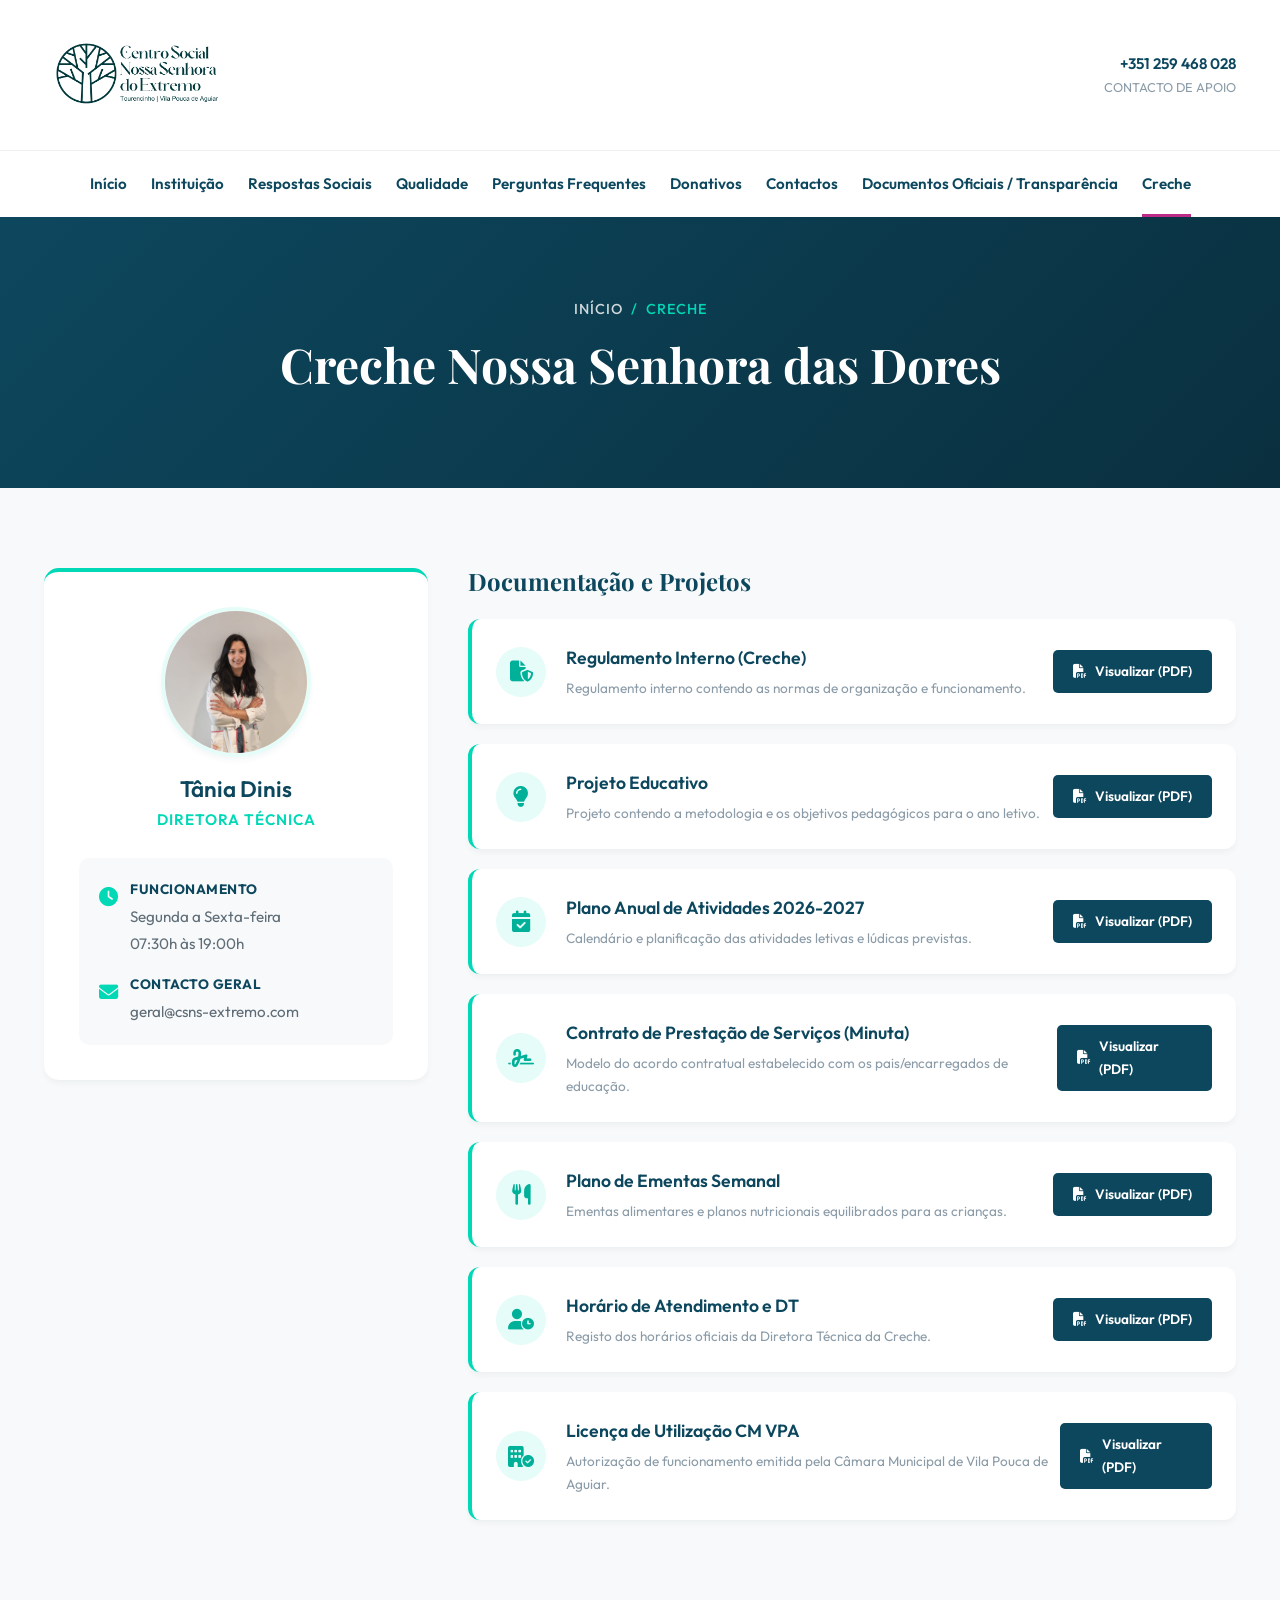
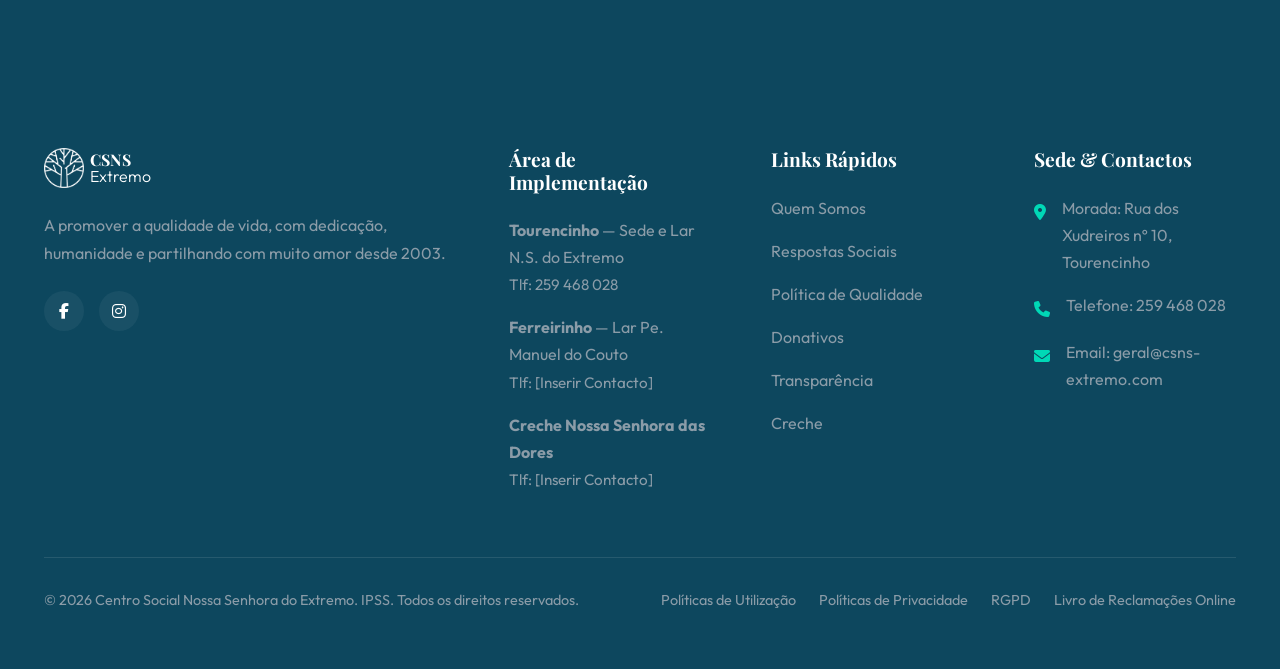
==== commit af449f4c: "Atualiza rotulo do menu para Documentos Oficiais / Transparencia" ====
--- a/creche.html
+++ b/creche.html
@@ -233,7 +233,7 @@
                 <li><a href="index.html#faq">Perguntas Frequentes</a></li>
                 <li><a href="index.html#donate">Donativos</a></li>
                 <li><a href="index.html#contact">Contactos</a></li>
-                <li><a href="transparencia.html">Transparência</a></li>
+                <li><a href="transparencia.html">Documentos Oficiais / Transparência</a></li>
                 <li class="active"><a href="creche.html">Creche</a></li>
             </ul>
         </div>
--- a/style.css
+++ b/style.css
@@ -1795,3 +1795,13 @@
 .doc-list li { margin-bottom: 10px; }
 .doc-list a { color: var(--teal); font-weight: 500; text-decoration: none; display: flex; align-items: center; gap: 8px; }
 .doc-list a:hover { color: var(--navy); }
+
+/* Responsive adjustments for medium screens to fit the longer menu item */
+@media (min-width: 993px) and (max-width: 1200px) {
+    .nav-links {
+        gap: 12px;
+    }
+    .nav-links a {
+        font-size: 0.85rem;
+    }
+}
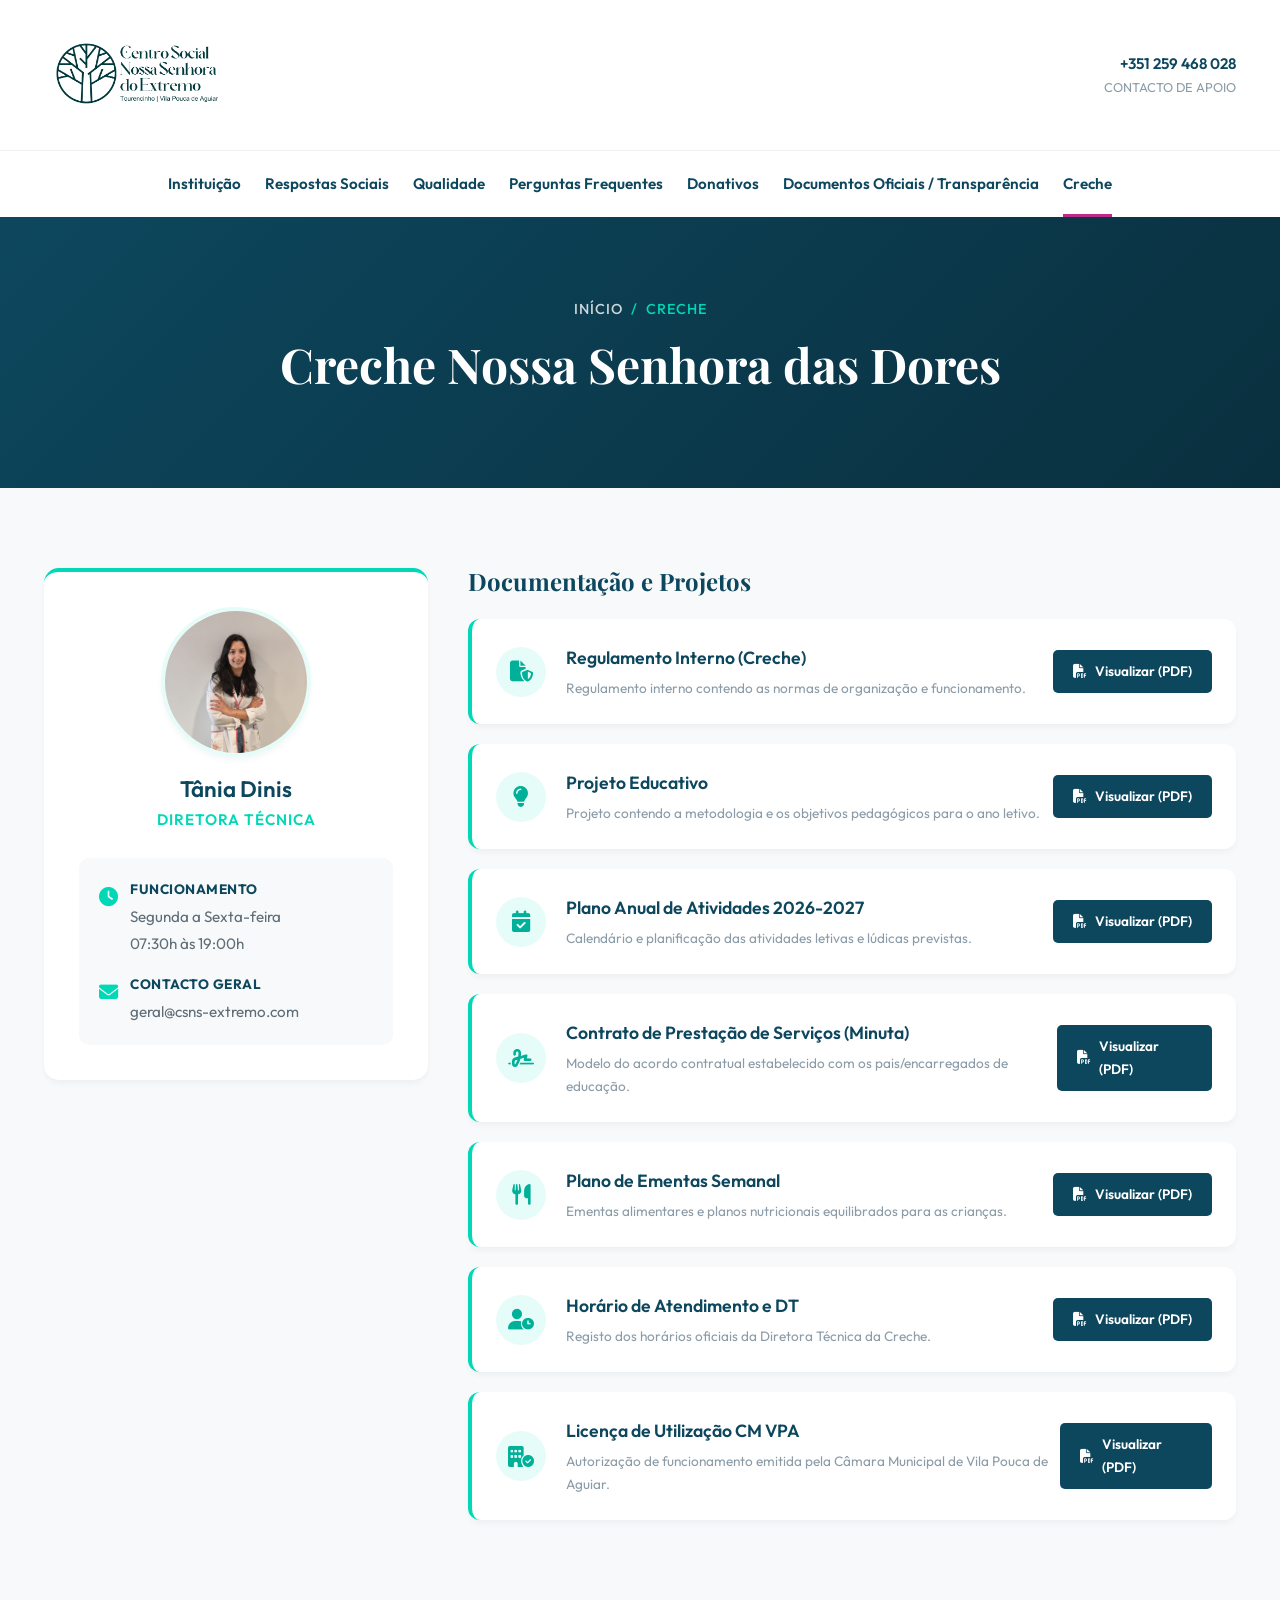
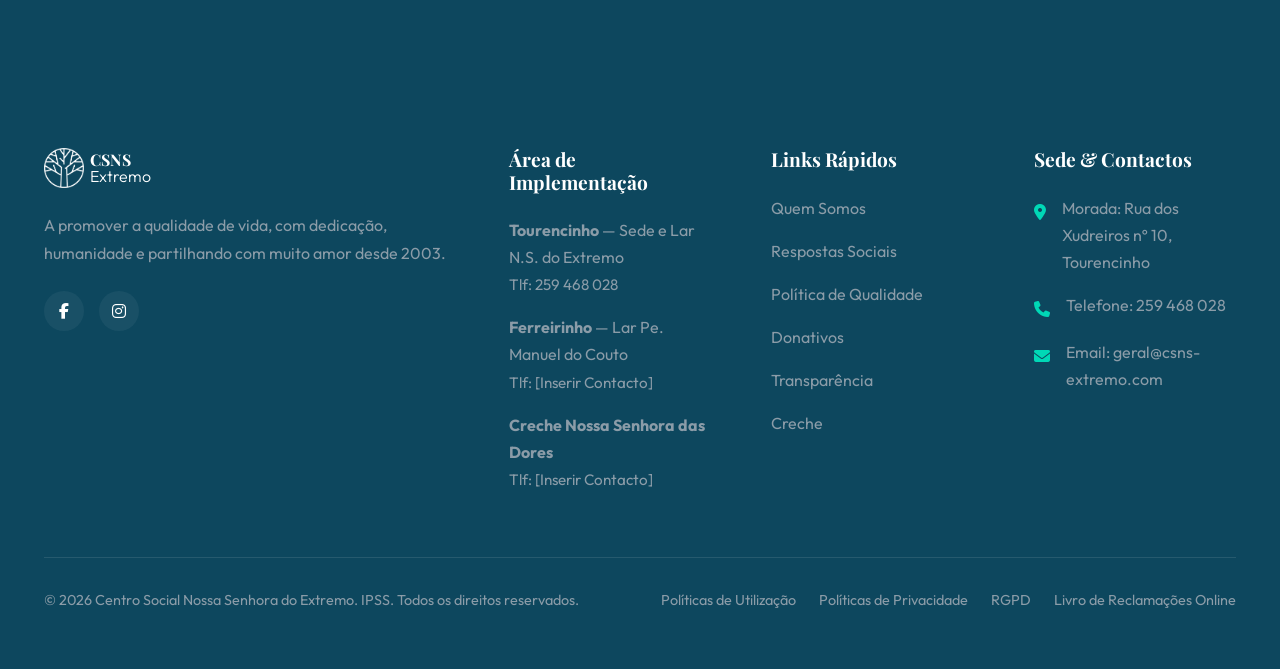
==== commit 92545544: "Remove links Inicio e Contactos do menu para encurtar" ====
--- a/creche.html
+++ b/creche.html
@@ -222,17 +222,14 @@
         </div>
     </div>
 
-    <!-- Navbar -->
     <nav class="navbar-main" id="navbar">
         <div class="container nav-container">
             <ul class="nav-links mx-auto">
-                <li><a href="index.html#home">Início</a></li>
                 <li><a href="index.html#about">Instituição</a></li>
                 <li><a href="index.html#services">Respostas Sociais</a></li>
                 <li><a href="index.html#quality">Qualidade</a></li>
                 <li><a href="index.html#faq">Perguntas Frequentes</a></li>
                 <li><a href="index.html#donate">Donativos</a></li>
-                <li><a href="index.html#contact">Contactos</a></li>
                 <li><a href="transparencia.html">Documentos Oficiais / Transparência</a></li>
                 <li class="active"><a href="creche.html">Creche</a></li>
             </ul>
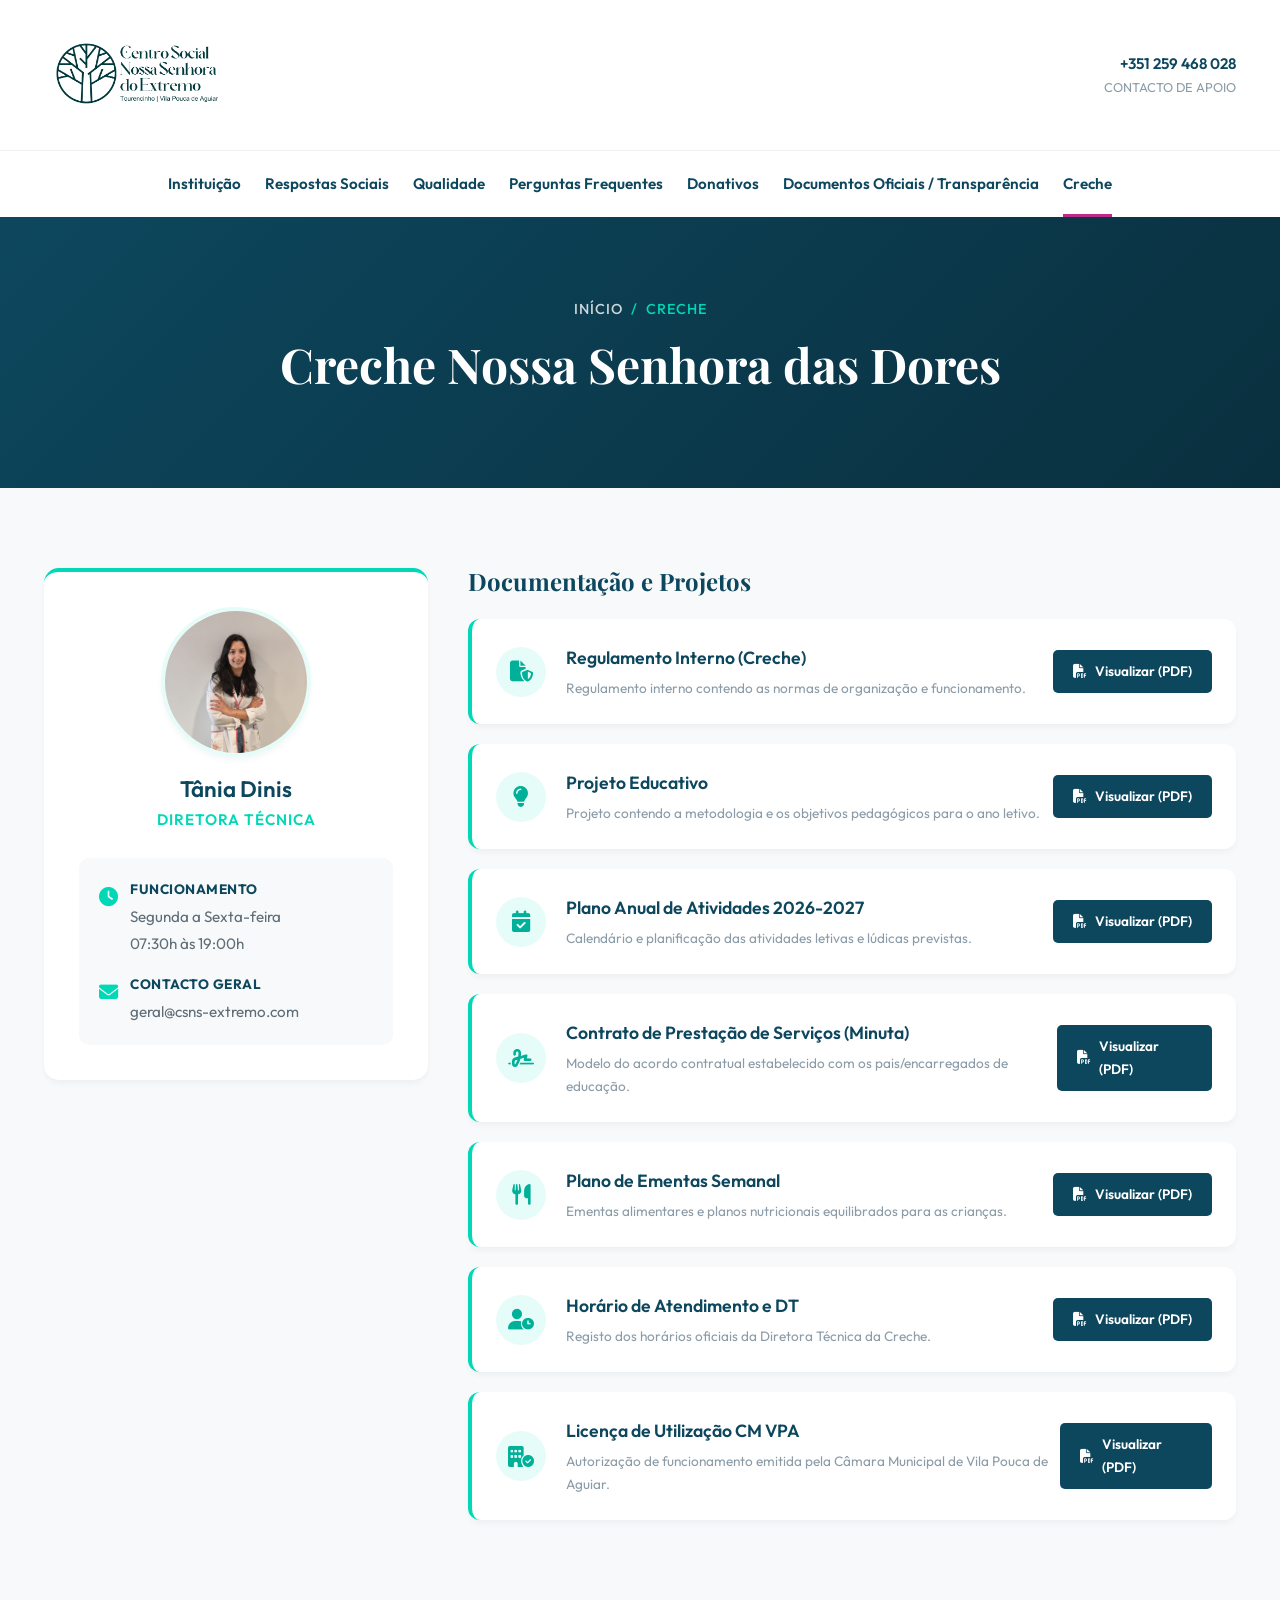
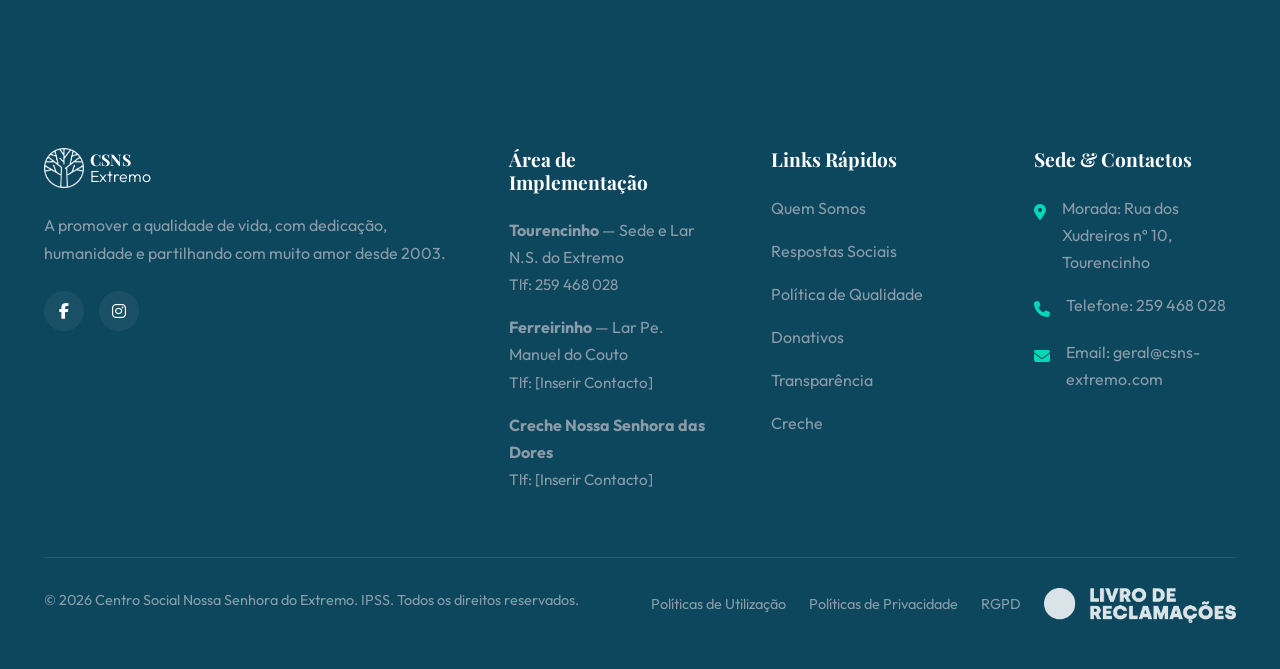
==== commit 052ec9d0: "Substitui link de texto do Livro de Reclamacoes pelo logotipo oficial PNG" ====
--- a/creche.html
+++ b/creche.html
@@ -451,7 +451,9 @@
                     <a href="#" class="legal-modal-trigger" data-title="Políticas de Utilização">Políticas de Utilização</a>
                     <a href="#" class="legal-modal-trigger" data-title="Políticas de Privacidade">Políticas de Privacidade</a>
                     <a href="#" class="legal-modal-trigger" data-title="RGPD">RGPD</a>
-                    <a href="https://www.livroreclamacoes.pt/" target="_blank">Livro de Reclamações Online</a>
+                    <a href="https://www.livroreclamacoes.pt/" target="_blank" class="livro-rec">
+                        <img src="images/livro_reclamacoes.png" alt="Livro de Reclamações" style="height: 35px; width: auto; vertical-align: middle;">
+                    </a>
                 </div>
             </div>
         </div>
--- a/style.css
+++ b/style.css
@@ -1805,3 +1805,12 @@
         font-size: 0.85rem;
     }
 }
+
+.livro-rec {
+    opacity: 0.85;
+    transition: opacity 0.3s ease;
+    display: inline-block;
+}
+.livro-rec:hover {
+    opacity: 1;
+}
